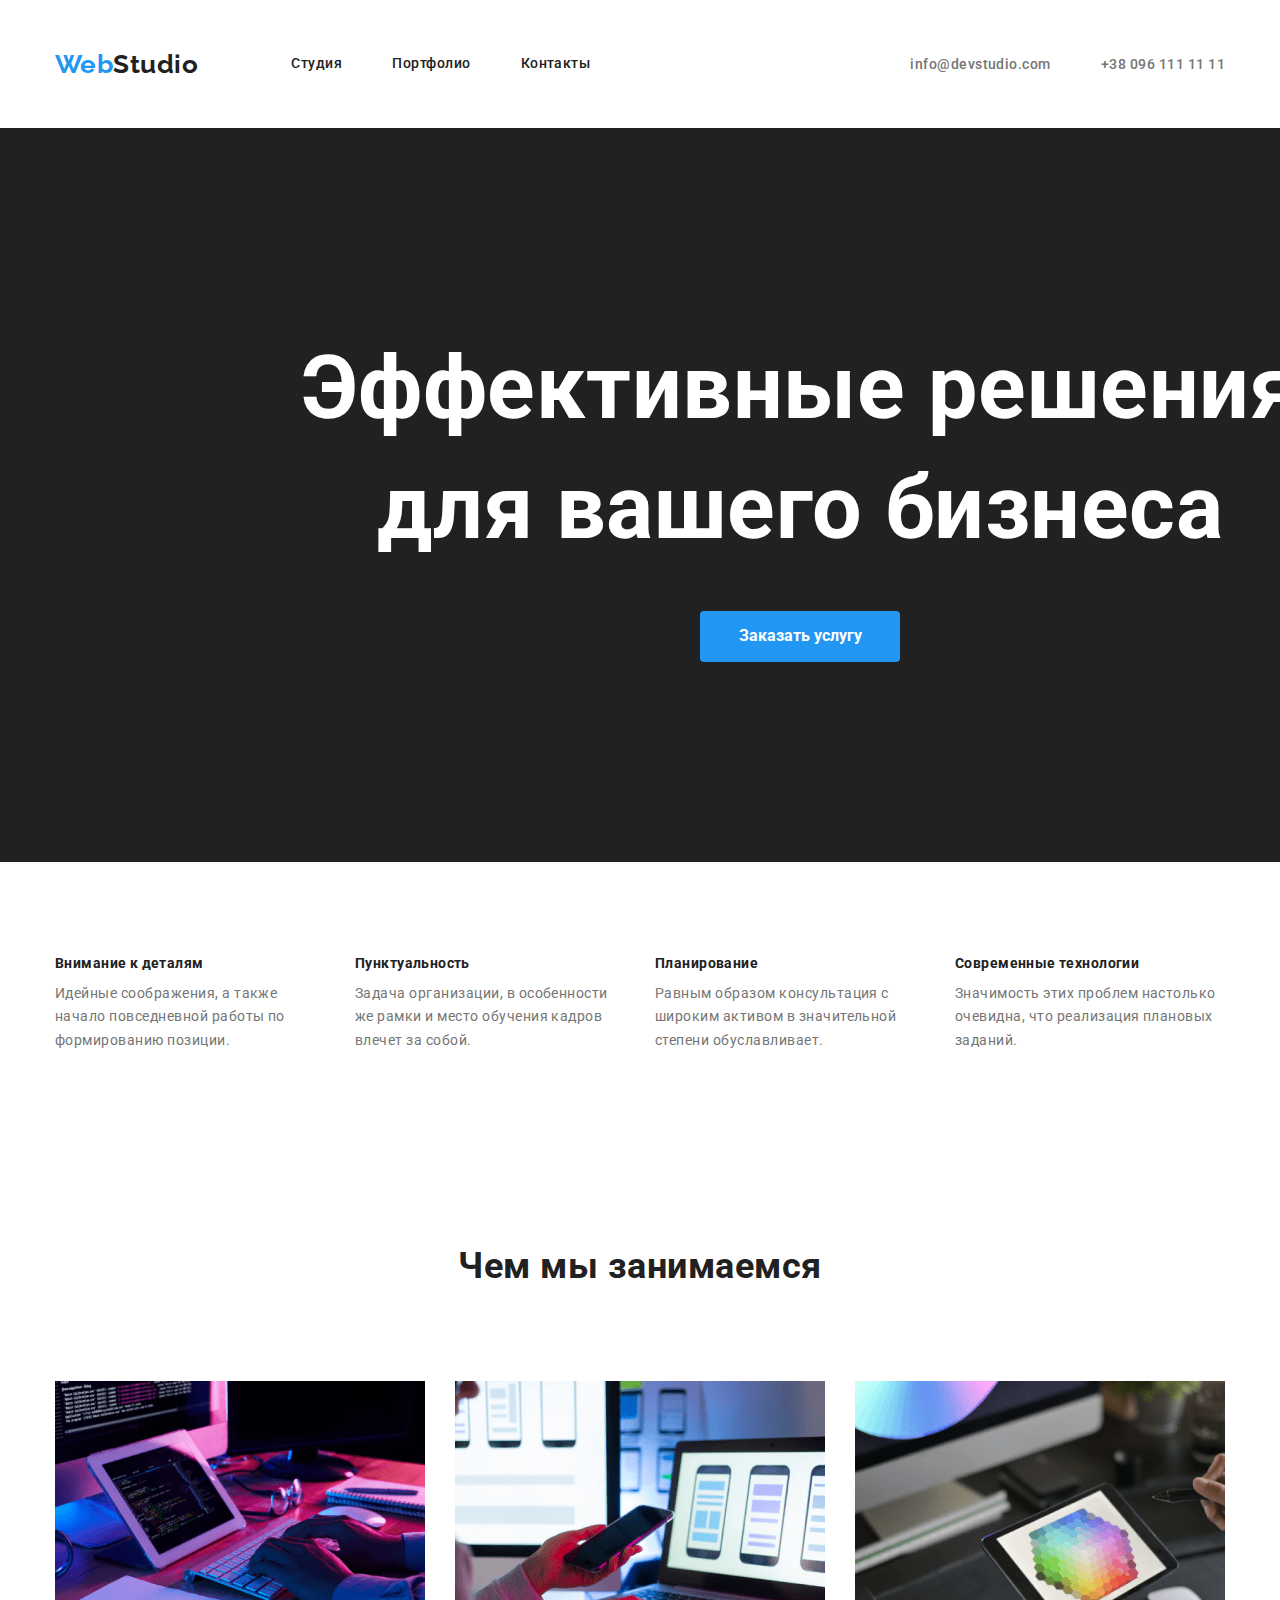
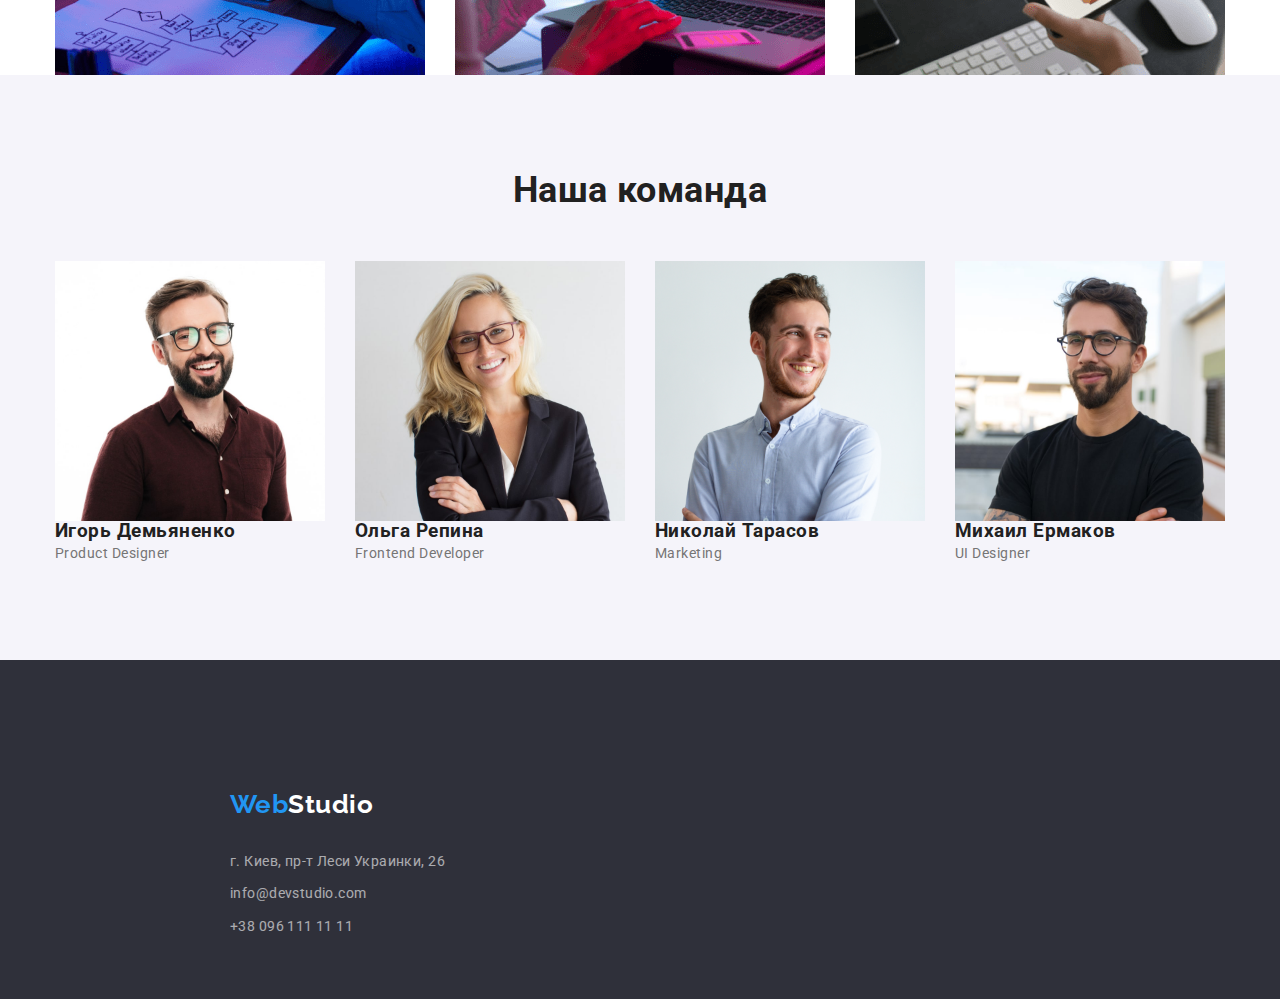
==== index.html @ 1ec8bced "homeworkOne" ====
<!DOCTYPE html>
<html lang="ru">

<head>
    <meta charset="UTF-8" />
    <meta http-equiv="X-UA-Compatible" content="IE=edge" />
    <meta name="viewport" content="width=device-width, initial-scale=1.0" />
    <title>My page</title>
   
    <link rel="preconnect" href="https://fonts.googleapis.com">
    <link rel="preconnect" href="https://fonts.gstatic.com" crossorigin>
    <link href="https://fonts.googleapis.com/css2?family=Raleway:wght@700&family=Roboto:wght@400;500;700;900&display=swap"
        rel="stylesheet">
<link rel="stylesheet" href="https://cdnjs.cloudflare.com/ajax/libs/modern-normalize/1.0.0/modern-normalize.min.css" />
    <link rel="stylesheet" href="./css/style.css" />
</head>

<body class="page">
    <!--шапка-->
    <header class="page-header">
        <div class="container main-nav ">
        <nav class="main-nav" >
            <a href="/" class="logo">
                <div class="one-unit"><span class="logo-web">Web</span><span class="logo-heder">Studio</span></a></div>
            <ul class="site-nav list">
                <li class="item"><a href="" class="link">Студия</a></li>
                <li class="item"><a href="./portfolio.html" class="link">Портфолио</a></li>
                <li class="item"><a href="" class="link">Контакты</a></li>
            </ul>
        </nav>

        <ul class="auth-nav list ">
            <li class="item">
                <a href="mailto:info@devstudio.com" class="auth-link">info@devstudio.com</a>
            </li>
            <li class="item">
                <a href="tel:+380961111111" class="auth-link">+38 096 111 11 11</a>
            </li>
        </ul>
        </div>
    </header>
    <main>
        <!--блок герой-->

        <section class="section">
            <div class="container">
            <h1 class="section-title">Эффективные решения <br> для вашего бизнеса<br> </h1>
            <button type="button" class="button-primary">Заказать услугу</button>
        </div>
        </section>

        <!--почему вибирают нас-->
        
        <section class="section-list">
            <div class="container">
            <ul class="content">
                <li  class="item">
                    <h3 class="title">Внимание к деталям</h3>
                    <p class="paragraph">
                        Идейные соображения, а также начало повседневной работы по
                        формированию позиции.
                    </p>
                </li>
                <li class="item">
                    <h3 class="title">Пунктуальность</h3>
                    <p class="paragraph">
                        Задача организации, в особенности же рамки и место обучения кадров
                        влечет за собой.
                    </p>
                </li>
                <li class="item">
                    <h3 class="title">Планирование</h3>
                    <p class="paragraph">
                        Равным образом консультация с широким активом в значительной
                        степени обуславливает.
                    </p>
                </li>
                <li class="item">
                    <h3 class="title">Современные технологии</h3>
                    <p class="paragraph">
                        Значимость этих проблем настолько очевидна, что реализация
                        плановых заданий.
                    </p>
                </li>
            </ul>
        
        </div>
        </section>

        <!--виды услуг-->
        <section class="photo">
            <div class="container">
            <h2 class="photo-title">Чем мы занимаемся</h2>
            <ul class="img">
                <li class="img-work">
                    <img src="./img/img-min.png" alt=" веб разроботка " width="370" />
                </li>
                <li class="img-work">
                    <img src="./img/img(1)-min.png" alt="мобильная разробка" width="370" />
                </li>
                <li class="img-work">
                    <img src="./img/img(2)-min.png" alt="дизайн продукта" width="370" />
                </li>
            </ul>
        </div>
        </section>
   
        <!--наши специалисты-->
        <section class="team">
            <div class="container">
            <h2 class="team-photo">Наша команда</h2>
            <ul class="img-people">
                <li class="photo-people">
                    <img src="./img/img1.jpg" alt="фото нашого работника" width="270" />
                    <h3 class="people">Игорь Демьяненко</h3>
                    <p lang="en" class="paragraph">Product Designer</p>
                </li>
                <li class="photo-people">
                    <img src="./img/img2.jpg" alt="фото нашого работника" width="270" />
                    <h3 class="people">Ольга Репина</h3>
                    <p lang="en" class="paragraph">Frontend Developer</p>
                </li>
                <li class="photo-people">
                    <img src="./img/img3.jpg" alt="фото нашого работника" width="270" />
                    <h3 class="people">Николай Тарасов</h3>
                    <p lang="en" class="paragraph">Marketing</p>
                </li>
                <li class="photo-people">
                    <img src="./img/img4.jpg" alt="фото нашого работника" width="270" />
                    <h3 class="people">Михаил Ермаков</h3>
                    <p lang="en" class="paragraph">UI Designer</p>
                </li>
            </ul>
        </div>
        </section>
    </main>

    <!--как найти нас-->
    <footer class="footer">
        <div class="container">
        <a href="/" class="logo">
           <div class="word"> <span class="logo-web">Web</span><span class="logo-footer">Studio</span></a></div>
        <address class="address">
            <ul>
                <li class="address-link a">
                    <a class="map"
                        href="https://www.google.com/maps/place/%D0%B1%D1%83%D0%BB.+%D0%9B%D0%B5%D1%81%D0%B8+%D0%A3%D0%BA%D1%80%D0%B0%D0%B8%D0%BD%D0%BA%D0%B8,+26,+%D0%9A%D0%B8%D0%B5%D0%B2,+%D0%A3%D0%BA%D1%80%D0%B0%D0%B8%D0%BD%D0%B0,+02000/@50.4265807,30.5383858,17z/data=!4m13!1m7!3m6!1s0x40d4cf0e033ecbe9:0x57a4dffefec77da0!2z0LHRg9C7LiDQm9C10YHQuCDQo9C60YDQsNC40L3QutC4LCAyNiwg0JrQuNC10LIsINCj0LrRgNCw0LjQvdCwLCAwMjAwMA!3b1!8m2!3d50.4265807!4d30.5383858!3m4!1s0x40d4cf0e033ecbe9:0x57a4dffefec77da0!8m2!3d50.4265807!4d30.5383858">г.
                        Киев, пр-т Леси Украинки, 26</a>
                </li>
                <li class="address-link">
                    <a href="mailto:info@devstudio.com">info@devstudio.com</a>
                </li>
                <li class="address-link">
                    <a href="tel:+380961111111">+38 096 111 11 11</a>
                </li>
            </ul>
        </address>
    </div>
    </footer>
</body>

</html>
---- css/style.css ----
/*основной цвет текста #757575 */
  /* второй цвет текста: #212121 */
  /*цвет веб текста #2196F3*/
  /*цевт в блоке герой текста #ffffff */
  /* цвет акцент   #2196F3; */
  /*  цвет фона 1 #2F303A */
  /*  цвет фона 2 #E5E5E5 */
  /* цвет фона 3 #F5F4FA */
 
 :root{
     --primary-text-color:#757575;
     --title-text-color:#212121;
     --accent-color:#2196F3;
     --color-color:#ffffff;
     --background-color:#2F303A;
 }
 
 a {
    text-decoration: none;
 } 
 h1,h2,h3,h4,h5,h6,p{
     margin: 0;

 }
 ul,ol{
     margin: 0;
     padding-left: 0;
 }
 button{
     cursor: pointer;
     border-radius: 4px;
     display: inline-block;
    
 }
 img{
     display: block;
 }

 
 body {   
 background-color:var(--color-color);
 color: var(--primary-text-color);
 font-family : Roboto, Raleway, sans-serif;
 letter-spacing : 0.03em;
 margin: 0 auto;
 }
  .container{
    width: 1200px;
    margin: 0 auto;
    padding-left: 15px;
    padding-right: 15px;

     }

h1,
h2,
h3{ 
    font-family: Roboto;
    color: #212121;
}
 
 ul{
     list-style: none;
 }
.page-header{
    padding-top: 24px;
    padding-bottom: 24px;
    margin: 0;
}
.main-nav {
    display: flex;
    align-items: center; 
    
}


.logo-web{
     color: var(--accent-color);
        font-family: 'Raleway';
        font-style: normal;
        font-weight: 700;
        font-size: 26px;
        line-height: 1.19;
        
    }
.logo-heder{
    color:var(--title-text-color) ;

    font-family: 'Raleway';
        font-style: normal;
        font-weight: 700;
        font-size: 26px;
        line-height: 1.19;
      
}
.one-unit{
    margin-right: 93px;
   

    
}
 /* site-nav */
 .site-nav {
     display: flex;
 }
 .site-nav .item{
     
     margin-right: 50px;
 }
 .site-nav .item:last-child{
     margin-right: 0;
 }
 .site-nav .link {
     color: var(--title-text-color);

        font-weight: 500;
        font-size: 14px;
        line-height: 1.14;

        display: block;
        padding-top: 32px;
        padding-bottom: 32px;
        
 }

 .site-nav .link:hover,
 .site-nav .link:focus {
     color: var(--accent-color);
 }
 .auth-link {
    color:var(--primary-text-color);

        font-weight: 500;
        font-size: 14px;
        line-height: 1.14; 
        
        
 }
 .auth-nav {
    display: flex;
    margin-left: auto;
   

 }
 .auth-nav .item+ .item{
     margin-left: 50px;

 }

 .auth-link:hover,
 .auth-link:focus {
     color: var(--accent-color);
 }
 .auth-contacts{
     display: flex;

 }


 /*блок герой*/

 .section{
     background-color: var(--title-text-color);
     color:var(--color-color);

     font-weight: 900;
     font-size: 44px;

     line-height: 1.36;
     text-align: center;
     padding: 200px 200px 200px 200px ;
    

 }
 .section-title{
     color:var(--color-color);
     margin-bottom: 30px ;
    
 }
 .button-primary{  
            display: inline-block;
            cursor: pointer;
            color: var(--color-color);
            background-color: var(--accent-color);
            border: 0 solid transparent;

            font-family: 'Roboto';
            font-weight: 700;
            font-size: 16px;
            line-height: 1.9;

            padding: 10px 32px 10px 32px;
            min-width: 200px;
            border: 0px solid transparent;
        }
 .button-primary:hover,
 .button-primary:focus{
      color:var(--title-text-color);
    background-color: var(--color-color);

 }
     
     
 

 
 /*почему вибирают нас*/
  .section-list .title{
      color: var(--title-text-color); 
      display: flex;

  }
  .container .content
  {
      padding-top: 94px;
      padding-bottom: 94px;
      display: flex;
     flex-wrap: nowrap;
} 
 .content .item{
      
    min-width: 270px;
    min-height: 101px;
    margin-right: 30px;
 } 
 .content .item:last-child{
     margin-right: 0;
 }    
     
  
  .title{
        font-weight: 700;
        font-size: 14px;
        line-height: 1.14;
        letter-spacing: 0.03em;
        margin-bottom: 10px;
       
  }
  .paragraph {
      color: var(--primary-text-color);

        font-weight: 400;
        font-size: 14px;
        line-height: 1.7;
        
  }
  .section-list {
      color:var(--primary-text-color);
  }

  /* виды услуг*/

.photo .photo-title{
    color:var(--title-text-color);
    
        font-weight: 700;
        font-size: 36px;
        line-height: 1.17;
        text-align: center;
        padding: 94px 215px 94px 215px;
        
}
.photo-title{
    margin: 0px;
}
.img{
    display: flex;
    flex-wrap: wrap;

}
.img-work{
    margin-right: 30px;
}
.img-work:nth-child(3n){
    margin-right: 0;
}


/*наши специалисты*/

.team
.team-photo{
    color: var(--title-text-color);
    font-weight: 700;
        font-size: 36px;
        line-height: 1.17;
        text-align: center;
        margin-bottom: 50px;
        padding-top: 94px;
}
.team{
    background-color:#F5F4FA ;  
}
.img-people{
    display: flex;
    flex-wrap: nowrap;
    padding-bottom: 94px;
}
.photo-people{
    margin-right: 30px;}
.photo-people:nth-child(4n){
        margin-right: 0;}

.team-people{
    margin-bottom: 10px;
    margin-top: 0;
   
}

/*как найти нас (footer)*/

.footer{
    background-color:var(--background-color);
    padding: 60px 215px 60px 215px;
}
.logo-footer{
    color: var(--color-color);
        font-family: 'Raleway';
        font-weight: 700;
        font-size: 26px;
        line-height: 1.9;   

}
.word{
    margin-bottom:20px;
    padding-top: 60px;
}
.address-link a{
    color: var(--color-color);

     font-family: 'Roboto';
     font-style: normal;
     font-weight: 400;
     font-size: 14px;
     line-height: 1.7;
     letter-spacing: 0.03em;
     
}

.map:hover,
.map:focus{
    color:var(--accent-color);

}

.address-link{
    color: var(--color-color);
    opacity: 0.6; 
    margin-bottom: 9px;    
}
.address-link:last-child{
    margin-bottom: 0;
    margin-top: 0;
}
 
.address-link a:hover,
.address-link a:focus{
        color:var(--accent-color);
    }

 /*СТРАНИЦА ПОРТФОЛИО*/
 .visually-hidden {
     position: absolute;
     white-space: nowrap;
     width: 1px;
     height: 1px;
     overflow: hidden;
     border: 0;
     padding: 0;
     clip: rect(0 0 0 0);
     clip-path: inset(50%);
     margin: -1px;
 }
 .button-project{
     display: flex;
     justify-content:center;
     margin-bottom: 50px;
     padding-top: 94px;
    
      
 }
.button-project.list{
    margin-right: 8px;
}
.button-project.list:last-child {
    margin-right: 0;
  } 


.button-item{ 
   
    cursor: pointer;
    color: var(--title-text-color);
    background-color: #EEEEEE;
    border: 0 solid transparent;

    font-family: 'Roboto';
    font-weight: 500;
    font-size: 16px;
    line-height: 1.6;

    padding: 6px 22px 6px 22px;
    margin-right: 8px;
     }
 
    

.button-item:hover,
.button-item:focus{
    color: var(--color-color);
    background-color: var(--accent-color);
} 
 
     
/*наши продукты*/ 
.gallery{
    display: flex;
    flex-wrap: wrap;
    
}
.gallery .item{
    width: 370px;
  
margin-right: 30px;
margin-bottom: 30px;
border: 1px solid #EEEEEE;
}
.gallery .item:nth-child(3n)
{
    margin-right: 0;
}



   
.text{
    color: var(--title-text-color);
        font-weight: 700;
        font-size: 18px;
        line-height: 2;
        letter-spacing: 0.06em;
        padding-top: 20px;
        padding-left: 24px;
}
        

.paragraph-portfolio{
    color: var(--primary-text-color);
        font-size: 16px;
        line-height: 1.9;
        padding-left: 24px;

}
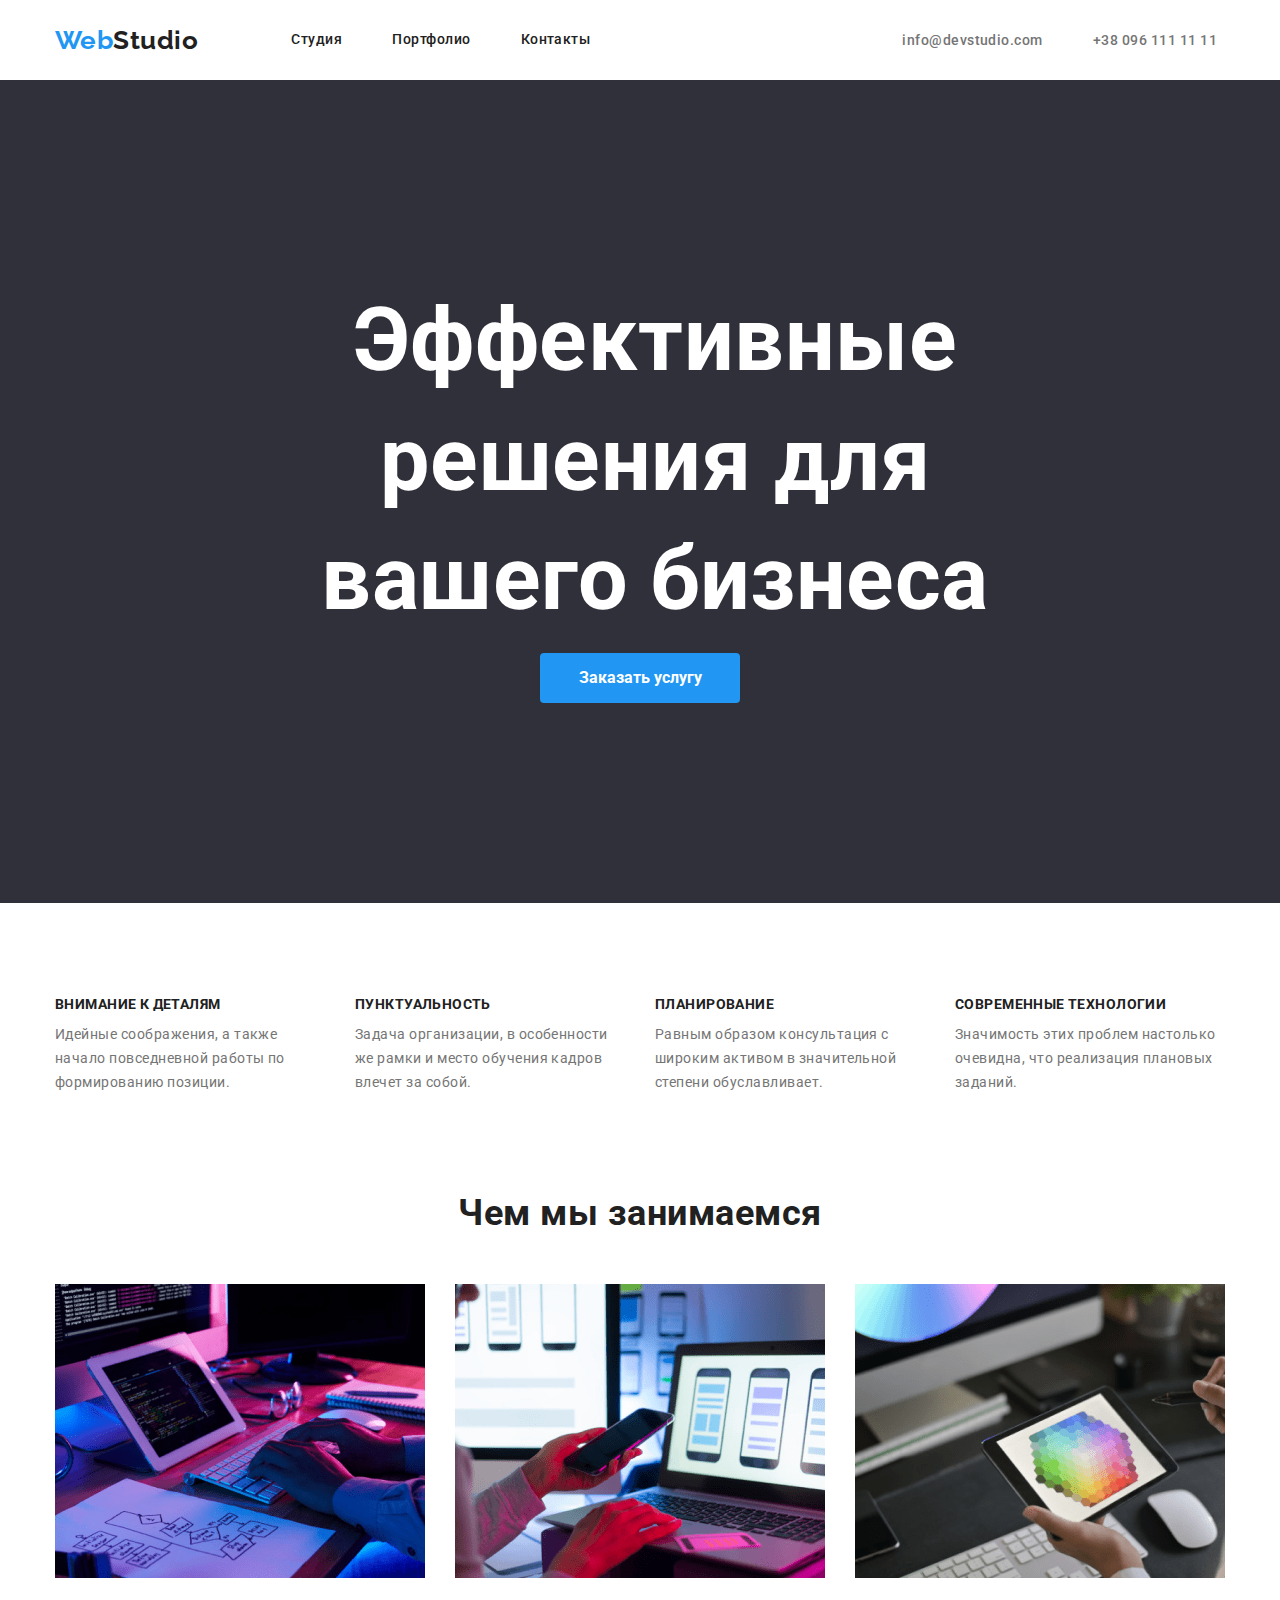
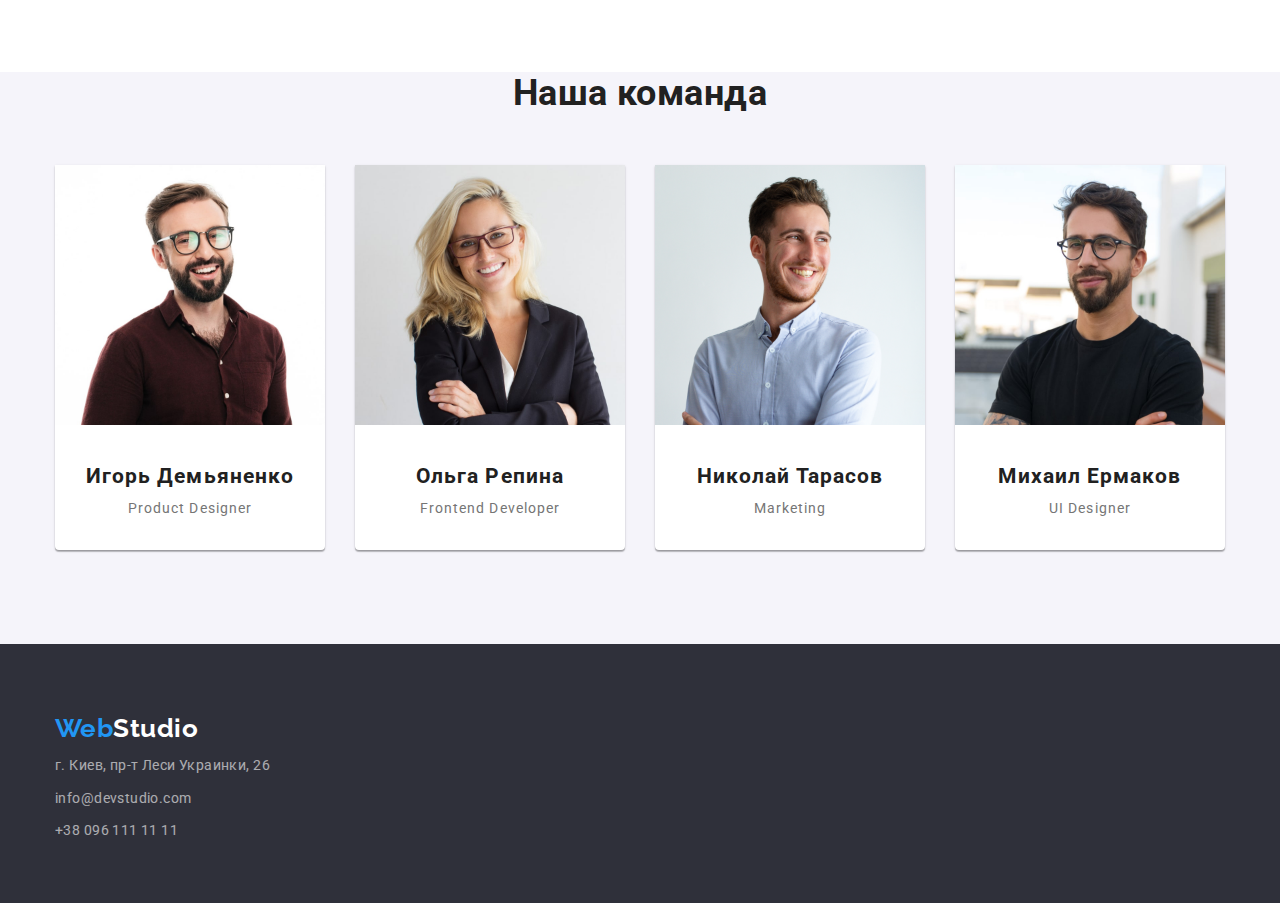
==== commit 00904211: "исправление 1" ====
--- a/index.html
+++ b/index.html
@@ -21,7 +21,7 @@
         <div class="container main-nav ">
         <nav class="main-nav" >
             <a href="/" class="logo">
-                <div class="one-unit"><span class="logo-web">Web</span><span class="logo-heder">Studio</span></a></div>
+                <span class="logo-web">Web</span><span class="logo-heder">Studio</span></a>
             <ul class="site-nav list">
                 <li class="item"><a href="" class="link">Студия</a></li>
                 <li class="item"><a href="./portfolio.html" class="link">Портфолио</a></li>
@@ -44,7 +44,7 @@
 
         <section class="section">
             <div class="container">
-            <h1 class="section-title">Эффективные решения <br> для вашего бизнеса<br> </h1>
+            <h1 class="section-title">Эффективные решения для вашего бизнеса </h1>
             <button type="button" class="button-primary">Заказать услугу</button>
         </div>
         </section>
@@ -112,23 +112,23 @@
             <ul class="img-people">
                 <li class="photo-people">
                     <img src="./img/img1.jpg" alt="фото нашого работника" width="270" />
-                    <h3 class="people">Игорь Демьяненко</h3>
-                    <p lang="en" class="paragraph">Product Designer</p>
+                   <div class="text"> <h3 class="people">Игорь Демьяненко</h3>
+                    <p lang="en" class="paragraph">Product Designer</p></div>
                 </li>
                 <li class="photo-people">
                     <img src="./img/img2.jpg" alt="фото нашого работника" width="270" />
-                    <h3 class="people">Ольга Репина</h3>
-                    <p lang="en" class="paragraph">Frontend Developer</p>
+                   <div class="text"> <h3 class="people">Ольга Репина</h3>
+                    <p lang="en" class="paragraph">Frontend Developer</p></div>
                 </li>
                 <li class="photo-people">
                     <img src="./img/img3.jpg" alt="фото нашого работника" width="270" />
-                    <h3 class="people">Николай Тарасов</h3>
-                    <p lang="en" class="paragraph">Marketing</p>
+                    <div class="text"><h3 class="people">Николай Тарасов</h3>
+                    <p lang="en" class="paragraph">Marketing</p></div>
                 </li>
                 <li class="photo-people">
                     <img src="./img/img4.jpg" alt="фото нашого работника" width="270" />
-                    <h3 class="people">Михаил Ермаков</h3>
-                    <p lang="en" class="paragraph">UI Designer</p>
+                   <div class="text"> <h3 class="people">Михаил Ермаков</h3>
+                    <p lang="en" class="paragraph">UI Designer</p></div>
                 </li>
             </ul>
         </div>
@@ -139,7 +139,7 @@
     <footer class="footer">
         <div class="container">
         <a href="/" class="logo">
-           <div class="word"> <span class="logo-web">Web</span><span class="logo-footer">Studio</span></a></div>
+          <span class="logo-web">Web</span><span class="logo-footer">Studio</span></a>
         <address class="address">
             <ul>
                 <li class="address-link a">
--- a/css/style.css
+++ b/css/style.css
@@ -33,7 +33,9 @@
     
  }
  img{
-     display: block;
+    display: block;
+    max-width: 100%;
+
  }
 
  
@@ -49,6 +51,7 @@
     margin: 0 auto;
     padding-left: 15px;
     padding-right: 15px;
+    
 
      }
 
@@ -63,8 +66,7 @@
      list-style: none;
  }
 .page-header{
-    padding-top: 24px;
-    padding-bottom: 24px;
+    border-bottom: 24px;
     margin: 0;
 }
 .main-nav {
@@ -93,7 +95,7 @@
         line-height: 1.19;
       
 }
-.one-unit{
+.logo-heder{
     margin-right: 93px;
    
 
@@ -133,6 +135,9 @@
         font-weight: 500;
         font-size: 14px;
         line-height: 1.14; 
+
+        padding-top: 32px;
+        padding-bottom: 32px;
         
         
  }
@@ -160,21 +165,36 @@
  /*блок герой*/
 
  .section{
-     background-color: var(--title-text-color);
+     background-color: #2F303A;
      color:var(--color-color);
 
-     font-weight: 900;
+     font-family: 'Roboto';
+    
      font-size: 44px;
-
      line-height: 1.36;
+
+     display: block;
      text-align: center;
-     padding: 200px 200px 200px 200px ;
-    
-
- }
+     padding-top: 200px;
+     padding-bottom: 200px;
+
+ }
+ 
+
+
+
+
+
+
+
  .section-title{
      color:var(--color-color);
      margin-bottom: 30px ;
+     max-width: 1000px;
+     margin: 0;
+     padding-left: 200px;
+    
+     
     
  }
  .button-primary{  
@@ -199,23 +219,19 @@
     background-color: var(--color-color);
 
  }
-     
-     
- 
-
  
  /*почему вибирают нас*/
+
   .section-list .title{
       color: var(--title-text-color); 
-      display: flex;
+      text-transform: uppercase;
 
   }
   .container .content
   {
-      padding-top: 94px;
-      padding-bottom: 94px;
-      display: flex;
-     flex-wrap: nowrap;
+    padding-top: 94px;
+    display: flex;
+    flex-wrap: nowrap;
 } 
  .content .item{
       
@@ -249,6 +265,10 @@
   }
 
   /* виды услуг*/
+  .photo{
+      padding-top: 94px;
+      padding-bottom: 94px;
+  }
 
 .photo .photo-title{
     color:var(--title-text-color);
@@ -257,7 +277,7 @@
         font-size: 36px;
         line-height: 1.17;
         text-align: center;
-        padding: 94px 215px 94px 215px;
+        margin-bottom: 50px;
         
 }
 .photo-title{
@@ -265,13 +285,16 @@
 }
 .img{
     display: flex;
-    flex-wrap: wrap;
-
-}
-.img-work{
-    margin-right: 30px;
-}
-.img-work:nth-child(3n){
+    flex-wrap: nowrap;
+    margin-left: -30px;
+    margin-top: -30px;
+}
+.img > .img-work{
+    flex-basis: calc((100% - 90px) / 3);
+    margin-left: 30px;
+    margin-top: 30px;
+}
+.img-work:nth-child(n+3){
     margin-right: 0;
 }
 
@@ -282,24 +305,42 @@
 .team-photo{
     color: var(--title-text-color);
     font-weight: 700;
-        font-size: 36px;
-        line-height: 1.17;
-        text-align: center;
-        margin-bottom: 50px;
-        padding-top: 94px;
-}
+    font-size: 36px;
+    line-height: 1.17;
+    text-align: center;
+    margin-bottom: 50px;
+        
+}
+
 .team{
-    background-color:#F5F4FA ;  
+    background-color:#F5F4FA ;
+    text-align: center; 
+    padding-bottom: 94px; 
 }
 .img-people{
     display: flex;
     flex-wrap: nowrap;
-    padding-bottom: 94px;
+    
 }
 .photo-people{
-    margin-right: 30px;}
+    margin-right: 30px;
+    background-color: #FFFFFF;
+    background: #FFFFFF;
+    
+    box-shadow: 0px 1px 3px rgba(0, 0, 0, 0.12), 0px 1px 1px rgba(0, 0, 0, 0.14), 0px 2px 1px rgba(0, 0, 0, 0.2);
+    border-radius: 0px 0px 4px 4px;
+    
+   
+}
+
 .photo-people:nth-child(4n){
         margin-right: 0;}
+
+.photo-people .text {
+padding-top: 30px ;
+padding-bottom: 30px ;
+
+}      
 
 .team-people{
     margin-bottom: 10px;
@@ -311,7 +352,8 @@
 
 .footer{
     background-color:var(--background-color);
-    padding: 60px 215px 60px 215px;
+    padding-top: 60px;
+    padding-bottom: 60px;
 }
 .logo-footer{
     color: var(--color-color);
@@ -371,15 +413,19 @@
      clip-path: inset(50%);
      margin: -1px;
  }
+ .project{
+     padding-top: 94px;
+     padding-bottom: 94px;
+ }
  .button-project{
      display: flex;
      justify-content:center;
      margin-bottom: 50px;
-     padding-top: 94px;
+    
     
       
  }
-.button-project.list{
+.list{
     margin-right: 8px;
 }
 .button-project.list:last-child {
@@ -400,7 +446,7 @@
     line-height: 1.6;
 
     padding: 6px 22px 6px 22px;
-    margin-right: 8px;
+   
      }
  
     
@@ -416,18 +462,33 @@
 .gallery{
     display: flex;
     flex-wrap: wrap;
-    
-}
-.gallery .item{
-    width: 370px;
-  
-margin-right: 30px;
-margin-bottom: 30px;
-border: 1px solid #EEEEEE;
-}
-.gallery .item:nth-child(3n)
+    margin-left: -30px;
+    margin-top: -30px;
+    
+    
+    
+}
+.gallery > .item{
+ flex-basis: calc((100% - 90px)/3);
+ margin-left: 30px;
+ margin-top: 30px;
+   
+
+}
+
+
+.gallery:nth-child(n+7)
 {
-    margin-right: 0;
+    margin-bottom: 0;
+}
+.help{
+
+    padding: 20px 24px 20px 24px;
+    border: 1px solid #EEEEEE;
+   
+    
+    
+    
 }
 
 
@@ -439,8 +500,7 @@
         font-size: 18px;
         line-height: 2;
         letter-spacing: 0.06em;
-        padding-top: 20px;
-        padding-left: 24px;
+        
 }
         
 
@@ -448,7 +508,7 @@
     color: var(--primary-text-color);
         font-size: 16px;
         line-height: 1.9;
-        padding-left: 24px;
+        
 
 }
 
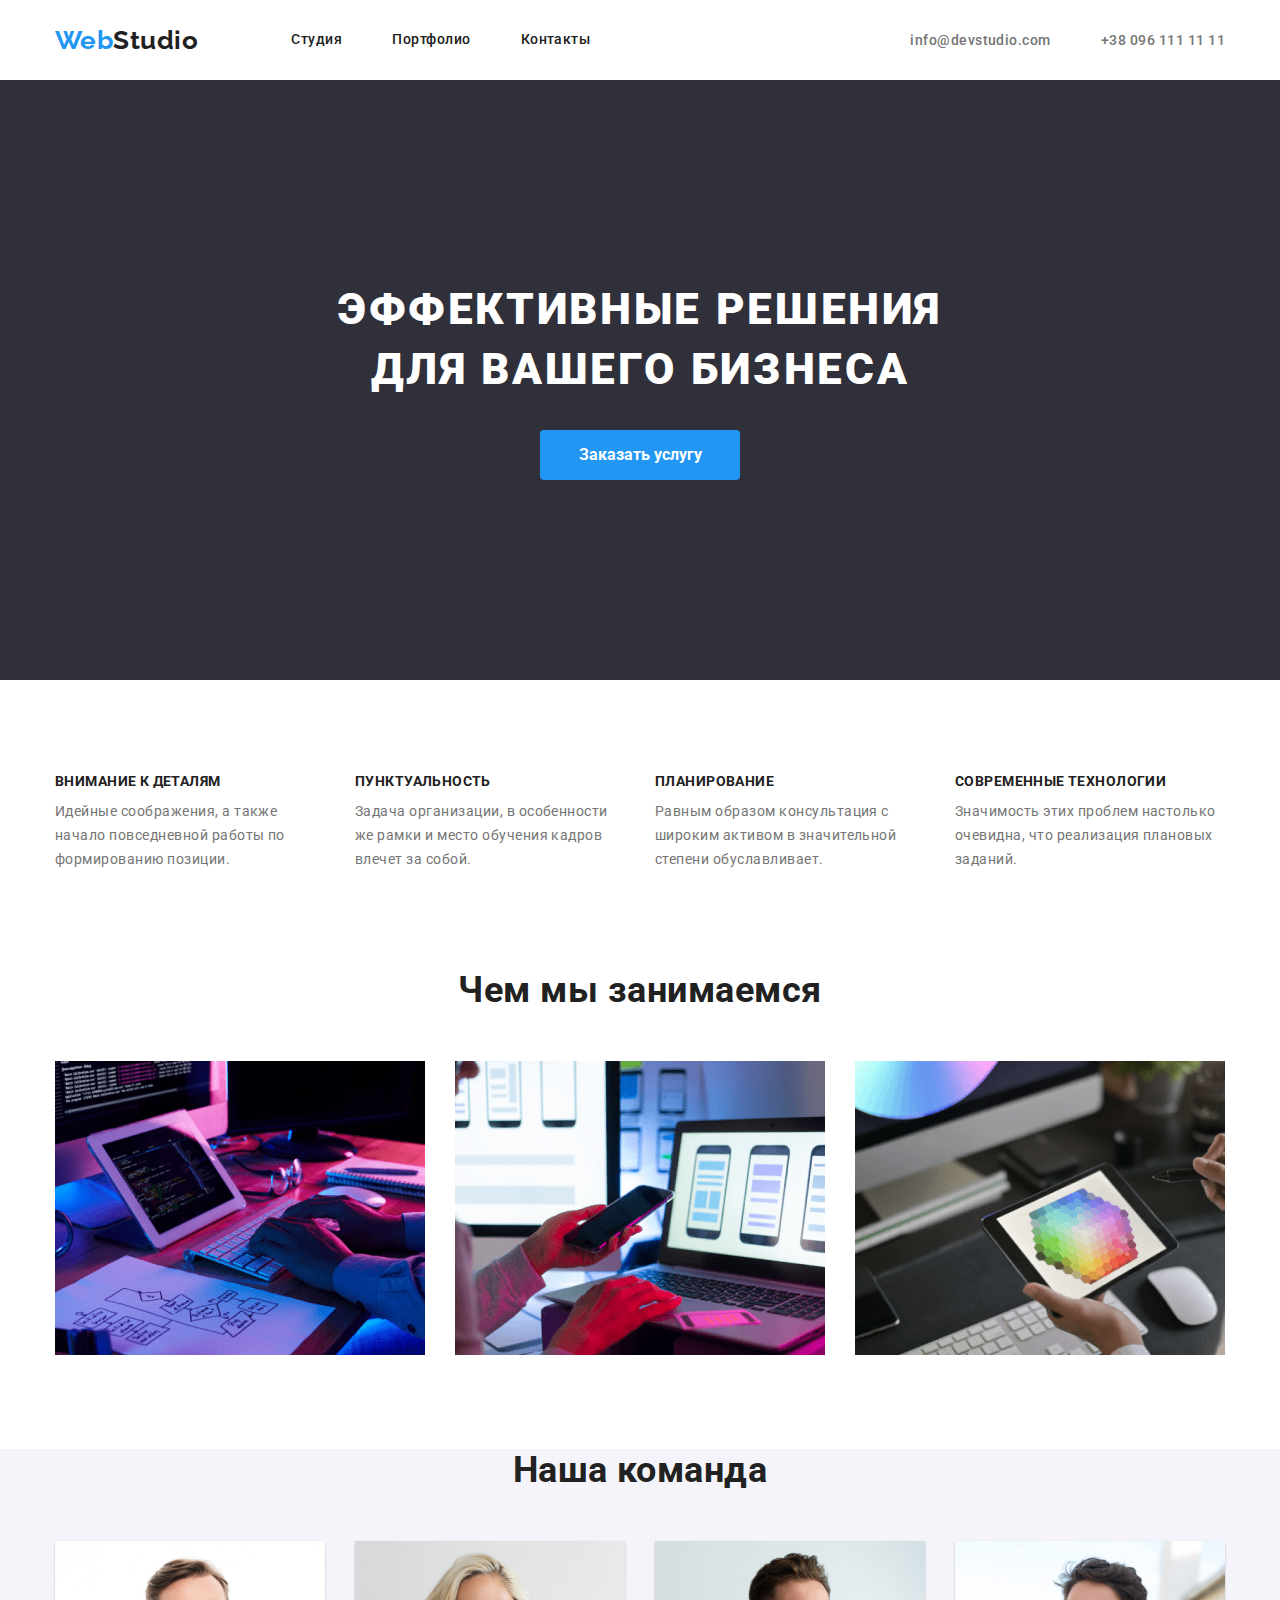
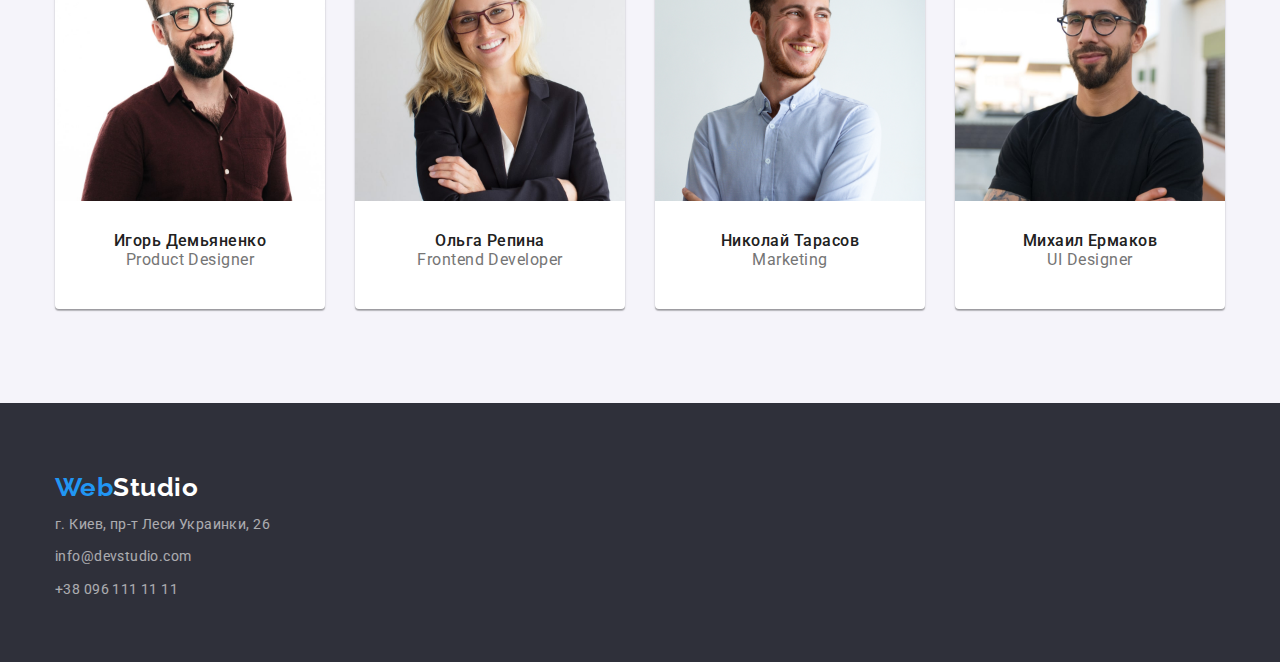
==== commit 00b64c09: "виправленя 2" ====
--- a/index.html
+++ b/index.html
@@ -44,7 +44,7 @@
 
         <section class="section">
             <div class="container">
-            <h1 class="section-title">Эффективные решения для вашего бизнеса </h1>
+            <h1 class="section-title">Эффективные решения <br> для вашего бизнеса </h1>
             <button type="button" class="button-primary">Заказать услугу</button>
         </div>
         </section>
--- a/css/style.css
+++ b/css/style.css
@@ -34,7 +34,9 @@
  }
  img{
     display: block;
-    max-width: 100%;
+     width: 100%;
+     height: auto;
+    
 
  }
 
@@ -51,6 +53,8 @@
     margin: 0 auto;
     padding-left: 15px;
     padding-right: 15px;
+   
+   
     
 
      }
@@ -66,12 +70,13 @@
      list-style: none;
  }
 .page-header{
-    border-bottom: 24px;
+    border-bottom: 25px;
     margin: 0;
 }
 .main-nav {
     display: flex;
     align-items: center; 
+   
     
 }
 
@@ -167,36 +172,29 @@
  .section{
      background-color: #2F303A;
      color:var(--color-color);
-
-     font-family: 'Roboto';
-    
+     text-align: center;
+     padding: 200px 0;
+     
+     
+ }
+
+ .section-title{
+     color:var(--color-color);
+
+     margin-bottom: 30px ;
+     text-align: center;
+
+     font-weight: 900;
      font-size: 44px;
      line-height: 1.36;
-
-     display: block;
-     text-align: center;
-     padding-top: 200px;
-     padding-bottom: 200px;
-
- }
- 
-
-
-
-
-
-
-
- .section-title{
-     color:var(--color-color);
-     margin-bottom: 30px ;
-     max-width: 1000px;
-     margin: 0;
-     padding-left: 200px;
-    
-     
-    
- }
+     text-transform: uppercase;
+     letter-spacing: 0.06em;
+     
+     
+     
+    
+ }
+
  .button-primary{  
             display: inline-block;
             cursor: pointer;
@@ -221,6 +219,9 @@
  }
  
  /*почему вибирают нас*/
+ .section-list{
+     padding-top: 94px;
+ }
 
   .section-list .title{
       color: var(--title-text-color); 
@@ -229,7 +230,7 @@
   }
   .container .content
   {
-    padding-top: 94px;
+  
     display: flex;
     flex-wrap: nowrap;
 } 
@@ -347,14 +348,35 @@
     margin-top: 0;
    
 }
+.text .paragraph{
+font-family: 'Roboto';
+font-style: normal;
+font-weight: 400;
+font-size: 16px;
+line-height: 1.19;
+text-align: center;
+letter-spacing: 0.03em;
+
+}
+.text .people{
+font-family: 'Roboto';
+font-style: normal;
+font-weight: 500;
+font-size: 16px;
+line-height: 1.19;
+text-align: center;
+letter-spacing: 0.03em;
+}
 
 /*как найти нас (footer)*/
+
 
 .footer{
     background-color:var(--background-color);
     padding-top: 60px;
     padding-bottom: 60px;
 }
+
 .logo-footer{
     color: var(--color-color);
         font-family: 'Raleway';
@@ -401,6 +423,8 @@
     }
 
  /*СТРАНИЦА ПОРТФОЛИО*/
+
+ 
  .visually-hidden {
      position: absolute;
      white-space: nowrap;
@@ -413,6 +437,7 @@
      clip-path: inset(50%);
      margin: -1px;
  }
+
  .project{
      padding-top: 94px;
      padding-bottom: 94px;
@@ -428,7 +453,7 @@
 .list{
     margin-right: 8px;
 }
-.button-project.list:last-child {
+.list:last-child {
     margin-right: 0;
   } 
 
@@ -472,22 +497,21 @@
  flex-basis: calc((100% - 90px)/3);
  margin-left: 30px;
  margin-top: 30px;
-   
-
-}
-
+ 
+
+ 
+}
 
 .gallery:nth-child(n+7)
 {
     margin-bottom: 0;
 }
+
 .help{
 
     padding: 20px 24px 20px 24px;
     border: 1px solid #EEEEEE;
-   
-    
-    
+    border-top: 0;
     
 }
 
@@ -500,6 +524,7 @@
         font-size: 18px;
         line-height: 2;
         letter-spacing: 0.06em;
+        margin-bottom:10px;
         
 }
         
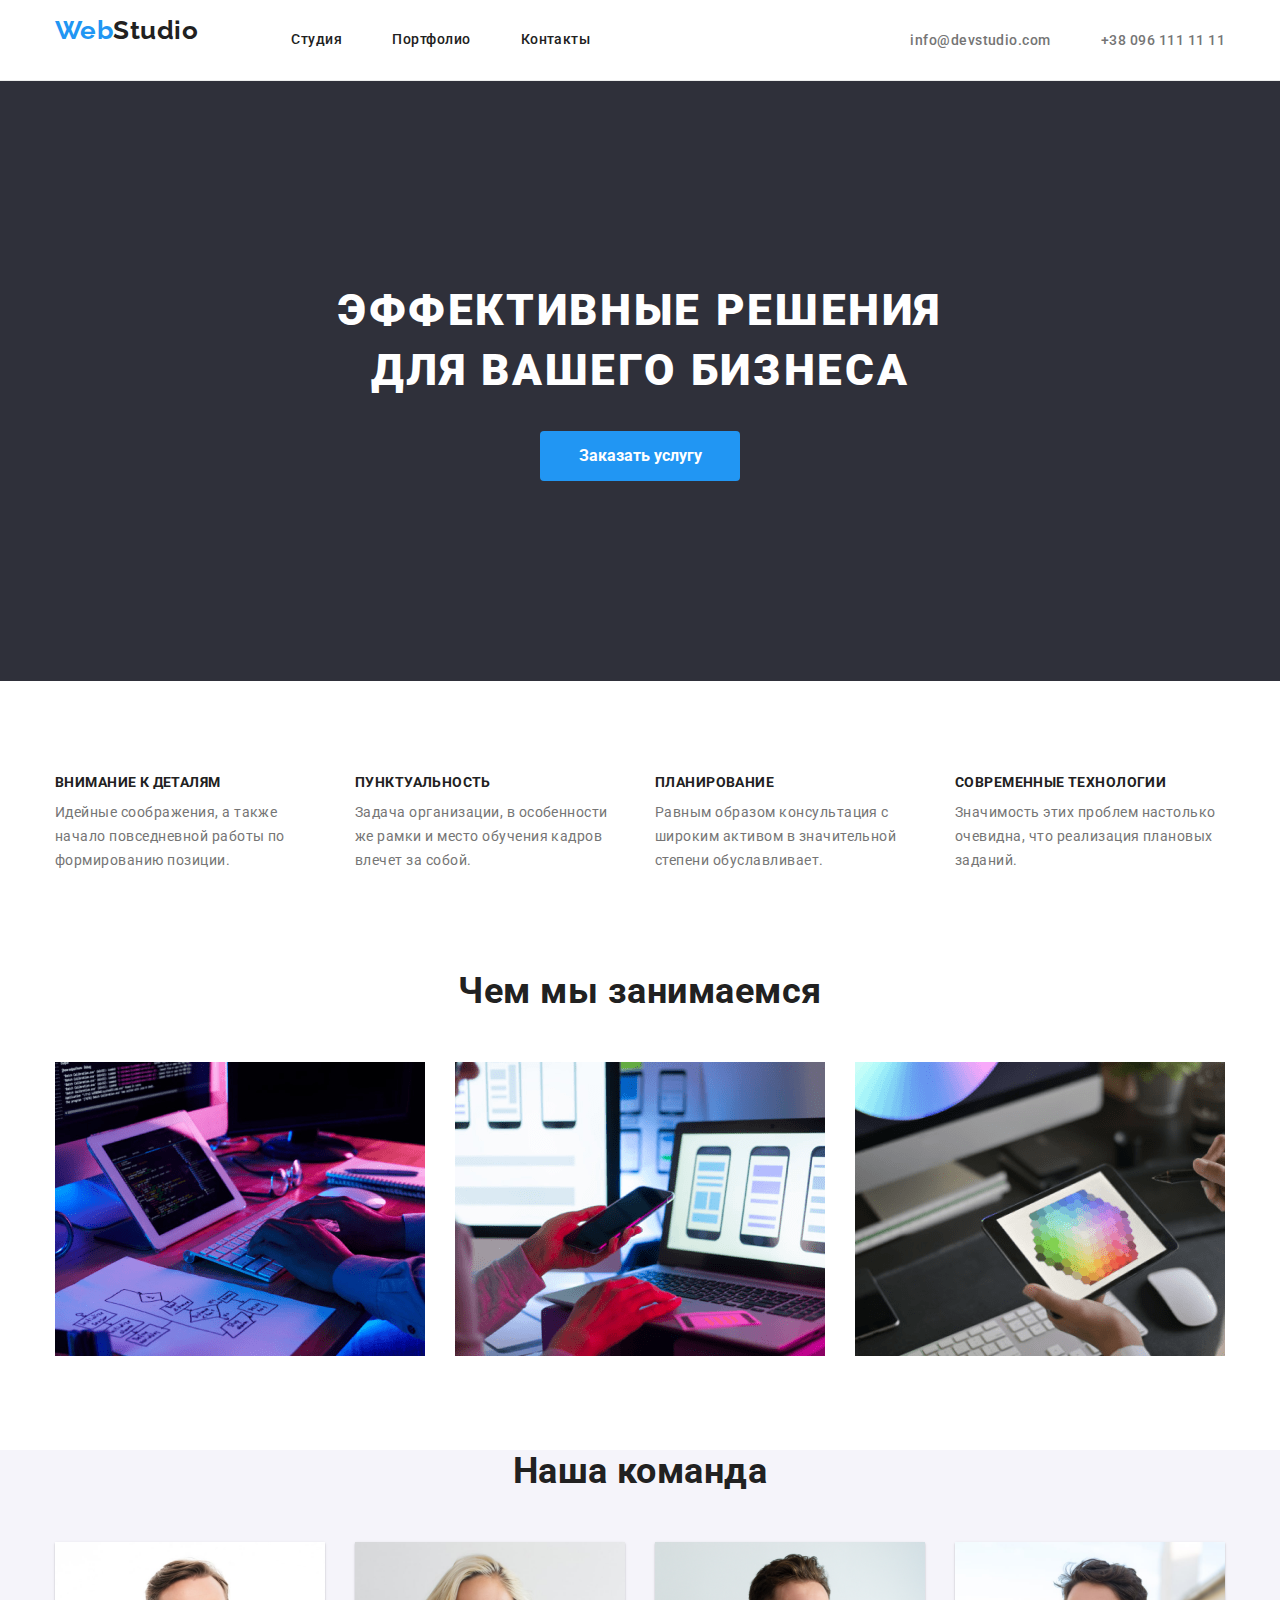
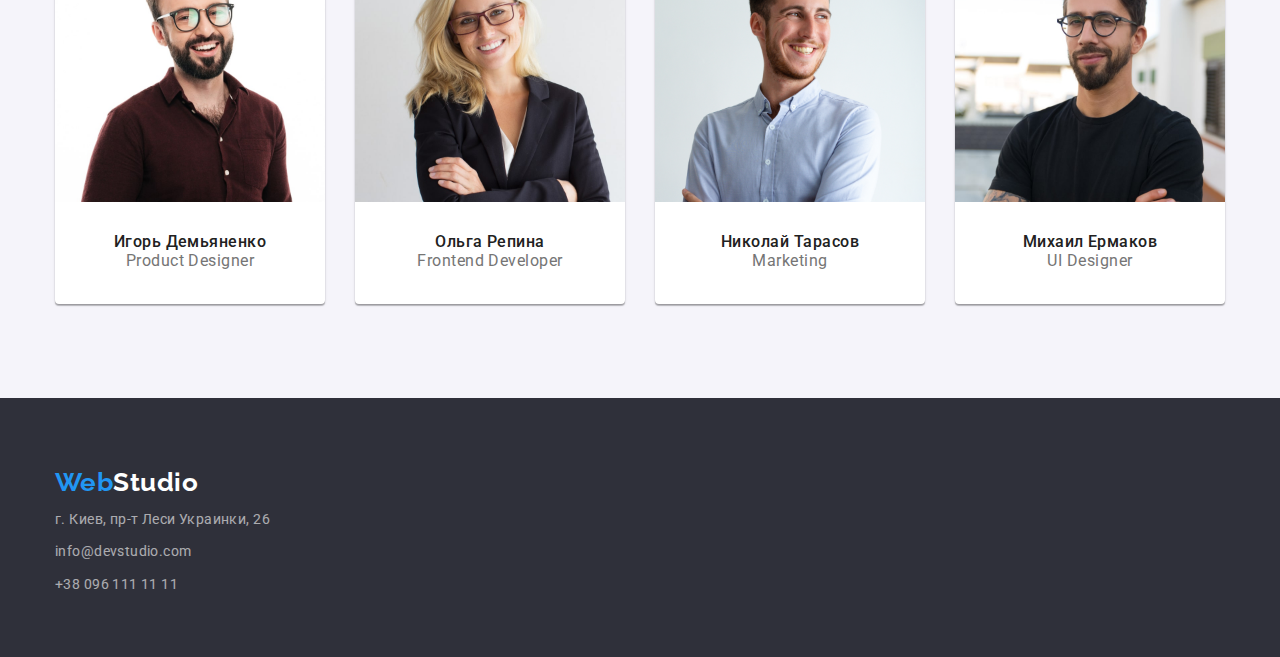
==== commit dd62a953: "виправлення 3" ====
--- a/index.html
+++ b/index.html
@@ -44,7 +44,7 @@
 
         <section class="section">
             <div class="container">
-            <h1 class="section-title">Эффективные решения <br> для вашего бизнеса </h1>
+            <h1 class="section-title">Эффективные решения для вашего бизнеса </h1>
             <button type="button" class="button-primary">Заказать услугу</button>
         </div>
         </section>
--- a/css/style.css
+++ b/css/style.css
@@ -72,6 +72,7 @@
 .page-header{
     border-bottom: 25px;
     margin: 0;
+    border-bottom: 1px solid #ECECEC ;
 }
 .main-nav {
     display: flex;
@@ -174,6 +175,7 @@
      color:var(--color-color);
      text-align: center;
      padding: 200px 0;
+   
      
      
  }
@@ -189,6 +191,9 @@
      line-height: 1.36;
      text-transform: uppercase;
      letter-spacing: 0.06em;
+     max-width: 696px;
+     margin-left: auto;
+     margin-right: auto;
      
      
      
@@ -376,13 +381,18 @@
     padding-top: 60px;
     padding-bottom: 60px;
 }
+.logo{
+    margin-bottom: 20px;
+}
 
 .logo-footer{
     color: var(--color-color);
         font-family: 'Raleway';
         font-weight: 700;
         font-size: 26px;
-        line-height: 1.9;   
+        line-height: 1.9;
+        
+
 
 }
 .word{
@@ -497,6 +507,8 @@
  flex-basis: calc((100% - 90px)/3);
  margin-left: 30px;
  margin-top: 30px;
+ border-bottom: 1px solid #EEEEEE;
+ 
  
 
  
@@ -510,8 +522,7 @@
 .help{
 
     padding: 20px 24px 20px 24px;
-    border: 1px solid #EEEEEE;
-    border-top: 0;
+   
     
 }
 
@@ -524,7 +535,7 @@
         font-size: 18px;
         line-height: 2;
         letter-spacing: 0.06em;
-        margin-bottom:10px;
+        margin-bottom: 4px;
         
 }
         
